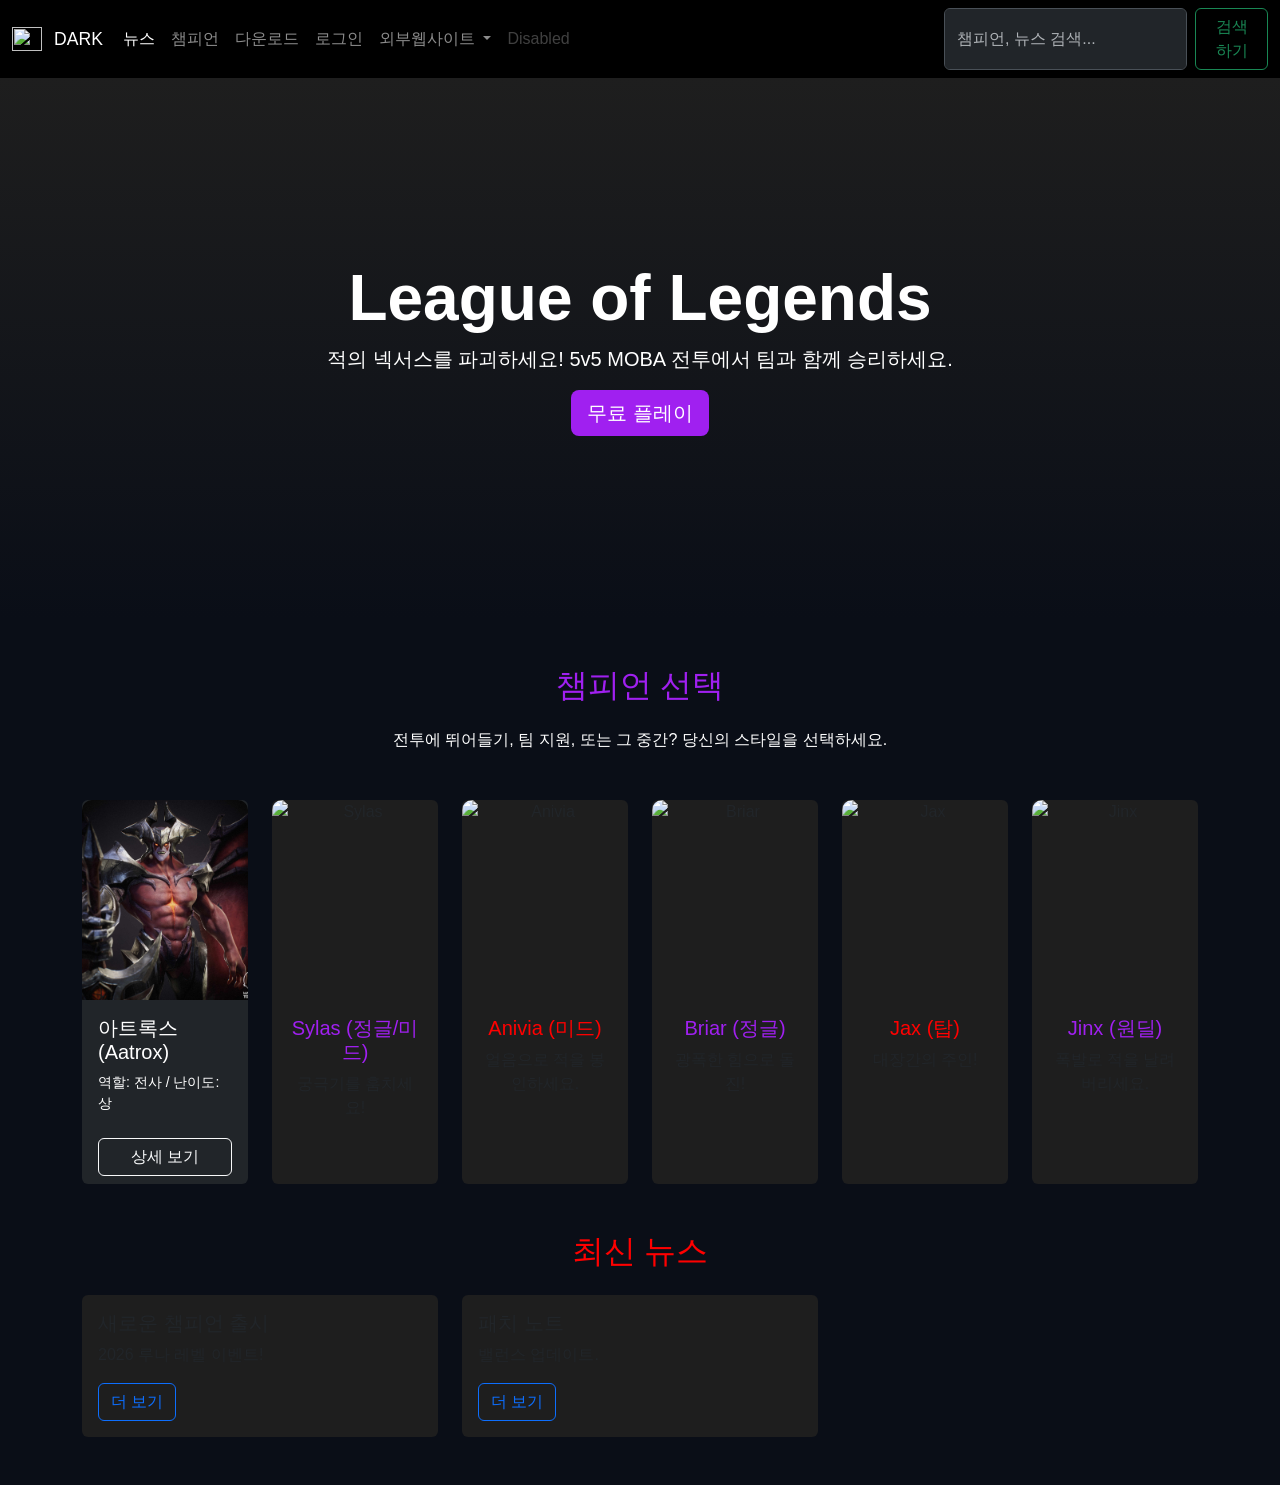
==== src/main/resources/META-INF/resources/main_index.html @ 3869949f "12주차 수업 내용 업로드" ====
<!DOCTYPE html> 
<html lang="ko">
<head>
    <meta charset="UTF-8">
    <meta name="viewport" content="width=device-width, initial-scale=1.0">
    <title>League of Legends - 메인 페이지</title>
    <!-- Bootstrap 5 CDN -->
    <link href="https://cdn.jsdelivr.net/npm/bootstrap@5.3.0/dist/css/bootstrap.min.css" rel="stylesheet">
    <script src="js/bootstrap.bundle.min.js"></script>
    <script src="js/test.js"></script>
    <script src="js/test2.js"></script>
    <script src="js/toggle.js"></script>    

    <link rel="stylesheet" href="css/main.css">
    <script>
        window.onload = function() {
            alert("메인 페이지 로딩 완료");
        }

</script>
    <!-- 커스텀 스타일 (LOL 테마 + 챔피언 호버 효과) -->
    <style>
        body { background-color: #0a0e17; color: #fff; font-family: 'Arial', sans-serif; }
        .navbar { background-color: #000; }
        .hero { background: linear-gradient(to bottom, #1e1e1e, #0a0e17); min-height: 60vh; }
        .accent-purple { color: #a020f0; }
        .accent-red { color: #ff0000; }
        .card { background-color: #1e1e1e; border: none; transition: transform 0.3s, box-shadow 0.3s; }
        .card:hover { transform: scale(1.05); box-shadow: 0 10px 20px rgba(160, 32, 240, 0.5); }
        .card-img-top { height: 200px; object-fit: cover; border-radius: 10px 10px 0 0; }
        .btn-primary { background-color: #a020f0; border: none; }
        .btn-primary:hover { background-color: #800080; }
    </style>
</head>
<body>

    <!-- 헤더 (Navbar) -->
    <!-- <nav class="navbar navbar-expand-lg navbar-dark">
        <div class="container-fluid">
            <a class="navbar-brand" href="http://localhost:8080/index.html">League of Legends</a>
            <button class="navbar-toggler" type="button" data-bs-toggle="collapse" data-bs-target="#navbarNav" aria-controls="navbarNav" aria-expanded="false" aria-label="Toggle navigation">
                <span class="navbar-toggler-icon"></span>
            </button>
            <div class="collapse navbar-collapse" id="navbarNav">
                <ul class="navbar-nav ms-auto">
                    <li class="nav-item"><a class="nav-link" href="#">뉴스</a></li>
                    <li class="nav-item"><a class="nav-link" href="#">챔피언</a></li>
                    <li class="nav-item"><a class="nav-link" href="#">다운로드</a></li>
                    <li class="nav-item"><a class="nav-link" href="#">로그인</a></li>
                    <li class="nav-item"><a class="nav-link" href="https://lol.ps/" taget="_blank">외부웹사이트</a></li>
                </ul>
            </div>
        </div>
    </nav> -->

    <nav class="navbar navbar-expand-lg" data-bs-theme="dark">
  <div class="container-fluid">
    <img src="/images/LOL.webp" alt="" width="30" height="24">
<!-- [변경] "Navbar" 텍스트 → 다크/라이트 토글 버튼 -->
<button class="btn border-0" id="themeToggleBtn" onclick="toggleTheme()">
DARK
</button>

    <button class="navbar-toggler" type="button" data-bs-toggle="collapse" data-bs-target="#navbarSupportedContent" aria-controls="navbarSupportedContent" aria-expanded="false" aria-label="Toggle navigation">
      <span class="navbar-toggler-icon"></span>
    </button>
    <div class="collapse navbar-collapse" id="navbarSupportedContent">
      <ul class="navbar-nav me-auto mb-2 mb-lg-0">
        <li class="nav-item">
          <a class="nav-link active" aria-current="page" href="#">뉴스</a>
        </li>
        <li class="nav-item">
          <a class="nav-link" href="#">챔피언</a>
        </li>
        <li class="nav-item">
          <a class="nav-link" href="main_page_sub/download.html">다운로드</a>   
        </li>
        <li class="nav-item">
          <a class="nav-link" href="/login">로그인</a>
        </li>
        <li class="nav-item dropdown">
          <a class="nav-link dropdown-toggle" href="#" id="navbarDropdown" role="button" data-bs-toggle="dropdown" aria-expanded="false">
            외부웹사이트
          </a>
          <ul class="dropdown-menu" aria-labelledby="navbarDropdown">
            <li><a class="dropdown-item" href="https://lol.ps/" target="_blank">롤전적</a></li>
            <li><a class="dropdown-item" href="#">불법사이트</a></li>
            <li><hr class="dropdown-divider"></li>
            <li><a class="dropdown-item" href="#">외부웹</a></li>
          </ul>
        </li>
        <li class="nav-item">
          <a class="nav-link disabled" href="#" tabindex="-1" aria-disabled="true">Disabled</a>
        </li>
      </ul>
    <form class="d-flex" id="searchForm">
        <input class="form-control me-2" type="search" placeholder="챔피언, 뉴스 검색..." aria-label="Search" id="searchInput">
        <button class="btn btn-outline-success" type="submit">검색하기</button>
    </form>

    </div>
  </div>
</nav>

    <!-- 히어로 배너 (Hero Banner) -->
    <section class="hero d-flex align-items-center justify-content-center text-center py-5">
        <div class="container">
            <h1 class="display-3 fw-bold">League of Legends</h1>
            <p class="lead">적의 넥서스를 파괴하세요! 5v5 MOBA 전투에서 팀과 함께 승리하세요.</p>
            <a href="#" class="btn btn-primary btn-lg" onclick="alert('즐거운 플레이 되세요')">무료 플레이</a>

        </div>
    </section>

<!-- 챔피언 선택 섹션 (작은 썸네일 PNG로 업데이트!) -->
    <section class="container my-5">
        <h2 class="text-center mb-4 accent-purple">챔피언 선택</h2>
        <p class="text-center mb-5">전투에 뛰어들기, 팀 지원, 또는 그 중간? 당신의 스타일을 선택하세요.</p>
        <div class="row g-4">

            <!-- Aatrox -->
<div class="col">
<div class="card bg-dark text-white border-secondary h-100">
<img src="images/8999de32eed92f36c3d13f22b738f26defcdd7f6.jpeg" class="card-img-top" alt="아트록스">
<div class="card-body">
<h5 class="card-title">아트록스 (Aatrox)</h5>
<p class="card-text small">역할: 전사 / 난이도: 상</p>
</div>
<div class="card-footer bg-transparent border-0">
<button class="btn btn-outline-light w-100"
data-bs-toggle="modal"
data-bs-target="#modalAatrox"
data-champ="Aatrox">
상세 보기
</button>
</div>
</div>
</div>

<!-- 모달 (iframe으로 Aatrox.html 불러오기) -->
<div class="modal fade" id="modalAatrox" tabindex="-1" aria-labelledby="modalAatroxLabel" aria-hidden="true">
<div class="modal-dialog modal-xl modal-dialog-centered modal-dialog-scrollable">
<div class="modal-content bg-dark text-white border-secondary">
<!-- 헤더 -->
<div class="modal-header border-secondary">
<h5 class="modal-title" id="modalAatroxLabel">아트록스 (Aatrox) 상세 정보</h5>
<button type="button" class="btn-close btn-close-white" data-bs-dismiss="modal" aria-label="Close"></button>
</div>
<!-- 바디: iframe으로 내용 채움 -->
<div class="modal-body p-0" style="height: 65vh; background: #0a0e17;">
<iframe
src="modals/Aatrox.html"
frameborder="0"
style="width: 100%; height: 100%; border: none;"
allowfullscreen>
</iframe>
</div>
<!-- 푸터 -->
<div class="modal-footer border-secondary">
<button type="button" class="btn btn-outline-light" data-bs-dismiss="modal">닫기</button>
</div>
</div>
</div>
</div>

            <!-- Sylas -->
            <div class="col-md-6 col-lg-4 col-xl-2">
                <div class="card text-center h-100">
                    <img src="https://ddragon.leagueoflegends.com/cdn/15.24.1/img/champion/Sylas.png" class="card-img-top" alt="Sylas" loading="lazy">
                    <div class="card-body">
                        <h5 class="card-title accent-purple">Sylas (정글/미드)</h5>
                        <p class="card-text">궁극기를 훔치세요!</p>
                    </div>
                </div>
            </div>
            <!-- Anivia -->
            <div class="col-md-6 col-lg-4 col-xl-2">
                <div class="card text-center h-100">
                    <img src="https://ddragon.leagueoflegends.com/cdn/15.24.1/img/champion/Anivia.png" class="card-img-top" alt="Anivia" loading="lazy">
                    <div class="card-body">
                        <h5 class="card-title accent-red">Anivia (미드)</h5>
                        <p class="card-text">얼음으로 적을 봉인하세요.</p>
                    </div>
                </div>
            </div>
            <!-- Briar -->
            <div class="col-md-6 col-lg-4 col-xl-2">
                <div class="card text-center h-100">
                    <img src="https://ddragon.leagueoflegends.com/cdn/15.24.1/img/champion/Briar.png" class="card-img-top" alt="Briar" loading="lazy">
                    <div class="card-body">
                        <h5 class="card-title accent-purple">Briar (정글)</h5>
                        <p class="card-text">광폭한 힘으로 돌진!</p>
                    </div>
                </div>
            </div>
            <!-- Jax -->
            <div class="col-md-6 col-lg-4 col-xl-2">
                <div class="card text-center h-100">
                    <img src="https://ddragon.leagueoflegends.com/cdn/15.24.1/img/champion/Jax.png" class="card-img-top" alt="Jax" loading="lazy">
                    <div class="card-body">
                        <h5 class="card-title accent-red">Jax (탑)</h5>
                        <p class="card-text">대장간의 주인!</p>
                    </div>
                </div>
            </div>
            <!-- Jinx -->
            <div class="col-md-6 col-lg-4 col-xl-2">
                <div class="card text-center h-100">
                    <img src="https://ddragon.leagueoflegends.com/cdn/15.24.1/img/champion/Jinx.png" class="card-img-top" alt="Jinx" loading="lazy">
                    <div class="card-body">
                        <h5 class="card-title accent-purple">Jinx (원딜)</h5>
                        <p class="card-text">폭발로 적을 날려버리세요.</p>
                    </div>
                </div>
            </div>
        </div>
    </section>

    <!-- 뉴스 섹션 (기존 유지) -->
    <section class="container my-5">
        <h2 class="text-center mb-4 accent-red">최신 뉴스</h2>
        <div class="row g-4">
            <div class="col-md-6 col-lg-4">
                <div class="card">
                    <div class="card-body">
                        <h5 class="card-title">새로운 챔피언 출시</h5>
                        <p class="card-text">2026 루나 레벨 이벤트!</p>
                        <a href="#" class="btn btn-outline-primary">더 보기</a>
                    </div>
                </div>
            </div>
            <div class="col-md-6 col-lg-4">
                <div class="card">
                    <div class="card-body">
                        <h5 class="card-title">패치 노트</h5>
                        <p class="card-text">밸런스 업데이트.</p>
                        <a href="#" class="btn btn-outline-primary">더 보기</a>
                    </div>
                </div>
            </div>
        </div>
    </section>
    
    <!-- ===== 검색 결과 섹션 (기본 숨김) ===== -->
<section id="searchResults">
<!-- 키워드 헤더 -->
<div class="search-keyword-header">
<h1 id="searchKeywordDisplay"></h1>
</div>
<!-- 본문: 사이드바 + 콘텐츠 -->
<div class="search-body">
<div class="container-fluid px-0">
<div class="row g-0">
<!-- 왼쪽 카테고리 사이드바 -->
<div class="col-md-3 col-lg-2 search-sidebar bg-white py-4">
<div class="px-3 mb-3" style="font-size:0.8rem; color:#999; text-transform:uppercase; letter-spacing:0.1em;">카테고리</div>
<div class="search-category-item active" onclick="switchCategory('champion', this)">
챔피언 <span class="count" id="champCount">(0)</span>
</div>

<div class="search-category-item" onclick="switchCategory('news', this)">
뉴스 <span class="count" id="newsCount">(0)</span>
</div>
</div>
<!-- 오른쪽 콘텐츠 -->
<div class="col-md-9 col-lg-10 search-content-area">
<!-- 챔피언 결과 -->
<div id="resultChampion">
<h5 class="mb-4" style="color:#333;">챔피언</h5>
<div id="championResultList"></div>
</div>
<!-- 뉴스 결과 -->
<div id="resultNews" style="display:none;">
<h5 class="mb-4" style="color:#333;">뉴스</h5>
<div id="newsResultList"></div>
</div>
</div>
</div>
</div>
</div>
</section>

    <script src="js/search.js"></script>

</body>
</html>
---- src/main/resources/META-INF/resources/css/main.css ----
/* ── 기본 레이아웃 ──────────────────────────────────────────── */
body { background-color: #0a0e17; color: #fff; font-family: 'Arial', sans-serif; }
.navbar { background-color: #000; }
.hero { background: linear-gradient(to bottom, #1e1e1e, #0a0e17); min-height: 60vh; }

/* ── 강조 색상 ──────────────────────────────────────────────── */
.accent-purple { color: #a020f0; }
.accent-red { color: #ff0000; }

/* ── 카드 ────────────────────────────────────────────────────── */
.card { background-color: #1e1e1e; border: none; transition: transform 0.3s, box-shadow 0.3s; }
.card:hover { transform: scale(1.05); box-shadow: 0 10px 20px rgba(160, 32, 240, 0.5); }
.card-img-top { height: 200px; object-fit: cover; border-radius: 10px 10px 0 0; }

/* ── 버튼 ────────────────────────────────────────────────────── */
.btn-primary { background-color: #a020f0; border: none; }
.btn-primary:hover { background-color: #800080; }

/* ── 검색 결과 페이지 ────────────────────────────────────────── */
#searchResults { display: none; }

.search-keyword-header {
    background: #0a0a0a;
    background-image: radial-gradient(ellipse at center, #1a1a1a 0%, #000 70%);
    min-height: 180px;
    display: flex;
    align-items: center;
    justify-content: center;
    border-bottom: 2px solid #c8a96e;
}
.search-keyword-header h1 {
    font-size: 2.8rem;
    font-weight: 700;
    color: #fff;
    letter-spacing: 0.05em;
}

.search-body { background-color: #f0ede8; min-height: 500px; }
.search-sidebar { border-right: 1px solid #ddd; }

.search-category-item {
    padding: 14px 20px;
    cursor: pointer;
    color: #333;
    font-size: 0.95rem;
    border-left: 3px solid transparent;
    transition: all 0.2s;
}
.search-category-item:hover { background: #e0dcd5; }
.search-category-item.active {
    border-left: 3px solid #c8253a;
    font-weight: 700;
    color: #c8253a;
    background: #e8e4df;
}
.search-category-item .count { color: #999; font-size: 0.85rem; margin-left: 6px; }

.search-content-area { padding: 30px; }

.search-result-card {
    background: #fff;
    border: none;
    border-radius: 6px;
    margin-bottom: 16px;
    transition: box-shadow 0.2s;
}
.search-result-card:hover { box-shadow: 0 4px 15px rgba(0,0,0,0.15); }
.search-result-card img { width: 110px; height: 80px; object-fit: cover; border-radius: 6px 0 0 6px; }

.no-result { text-align: center; padding: 80px 20px; color: #666; }
.no-result h4 { color: #333; }

/* ── [추가] 테마 토글 버튼 (폰트 크기, 색상 등 ) ──────────────── */
#themeToggleBtn { font-size: 1.1rem; color: #fff; }
body.light-mode #themeToggleBtn { color: #212529; }

/* ── [추가] 라이트 모드 (다양한 색상 정보 ─────────────────────── */
body.light-mode { background-color: #f8f9fa; color: #212529; }
body.light-mode .navbar { background-color: #e9ecef !important; }
body.light-mode .navbar .navbar-brand,
body.light-mode .navbar .nav-link { color: #212529 !important; }
body.light-mode .hero { background: linear-gradient(to bottom, #dce3ea, #f8f9fa); }
body.light-mode .card { background-color: #ffffff; color: #212529; border: 1px solid #dee2e6; }
body.light-mode .card-title { color: #212529; }
body.light-mode .card-text { color: #555; }
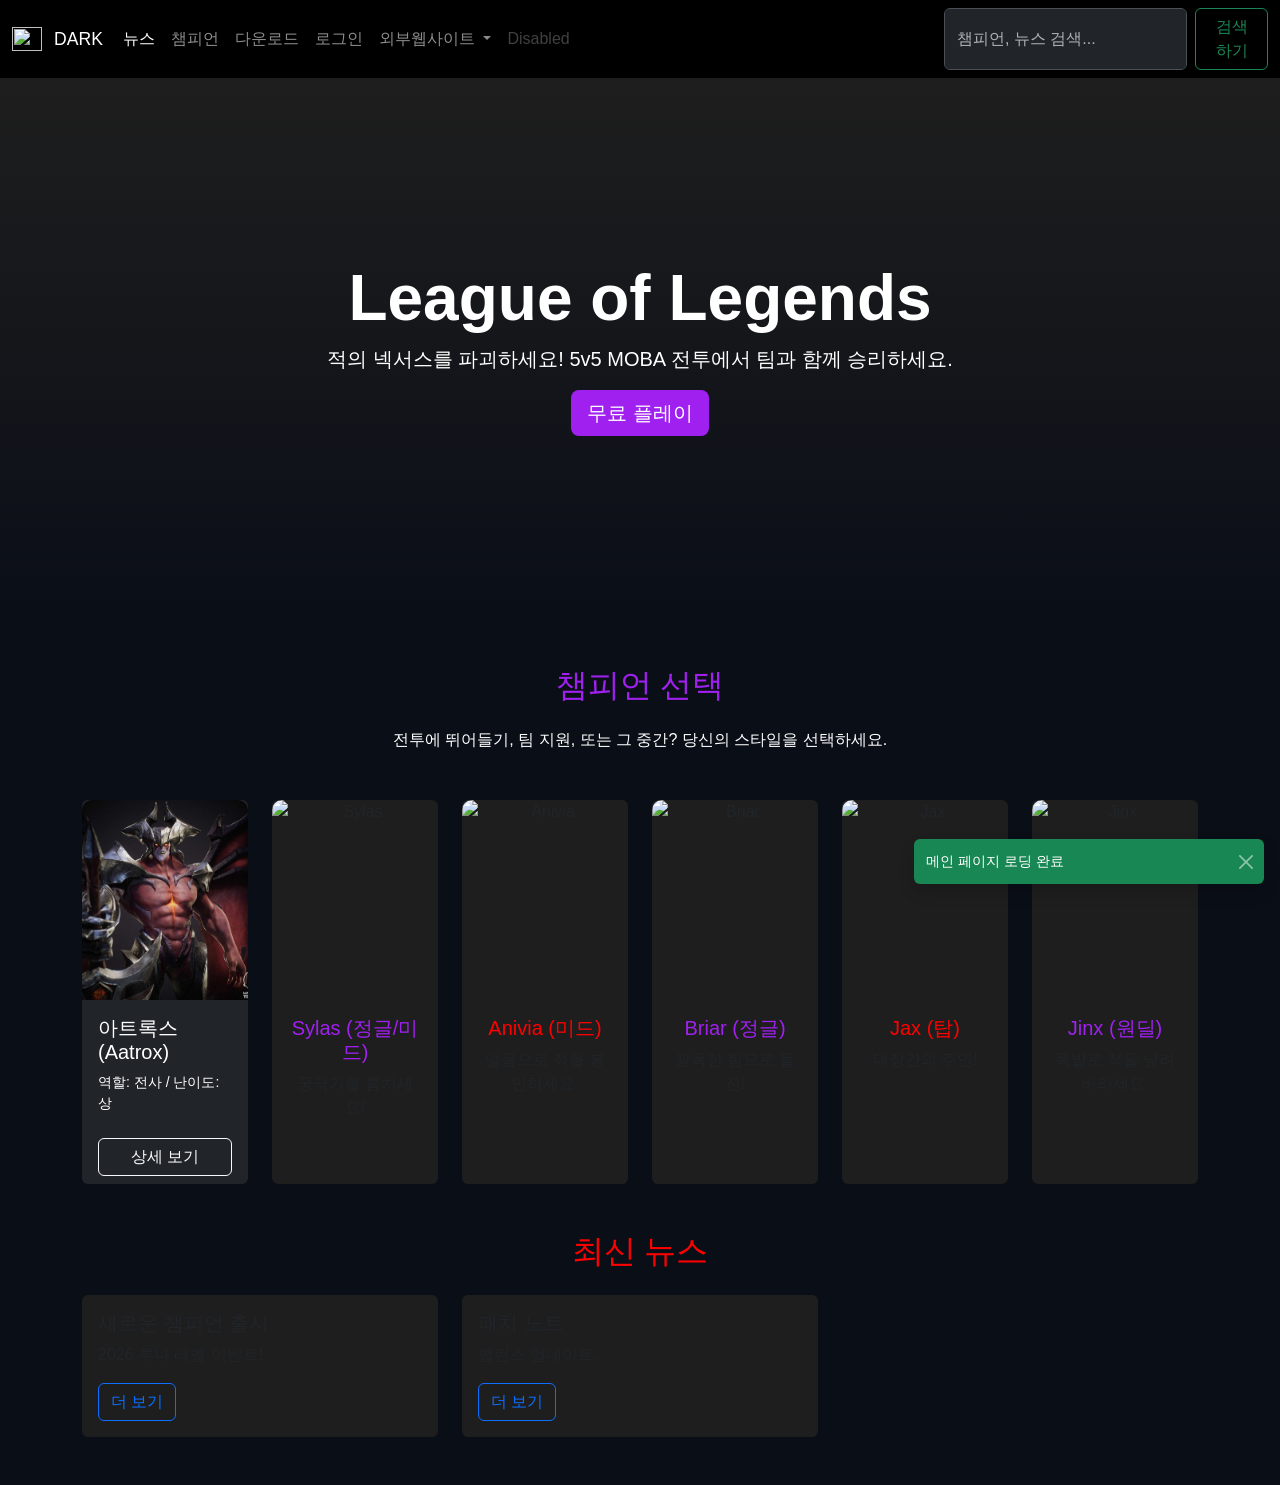
==== commit ce12550c: "13주차 수업 내용 업로드" ====
--- a/src/main/resources/META-INF/resources/main_index.html
+++ b/src/main/resources/META-INF/resources/main_index.html
@@ -12,12 +12,12 @@
     <script src="js/toggle.js"></script>    
 
     <link rel="stylesheet" href="css/main.css">
-    <script>
-        window.onload = function() {
-            alert("메인 페이지 로딩 완료");
-        }
-
+<script>
+window.onload = function() {
+showToast('메인 페이지 로딩 완료');
+}
 </script>
+
     <!-- 커스텀 스타일 (LOL 테마 + 챔피언 호버 효과) -->
     <style>
         body { background-color: #0a0e17; color: #fff; font-family: 'Arial', sans-serif; }
@@ -280,6 +280,21 @@
 </div>
 </section>
 
+<div class="toast-container position-fixed
+bottom-0 end-0 p-3" style="z-index:9999">
+<div id="liveToast" class="toast align-items-center
+text-white bg-success border-0" role="alert">
+<div class="d-flex">
+<div class="toast-body" id="toastBody">
+메시지
+</div>
+<button type="button"
+class="btn-close btn-close-white me-2 m-auto"
+data-bs-dismiss="toast"></button>
+</div>
+</div>
+</div>
+
     <script src="js/search.js"></script>
 
 </body>
